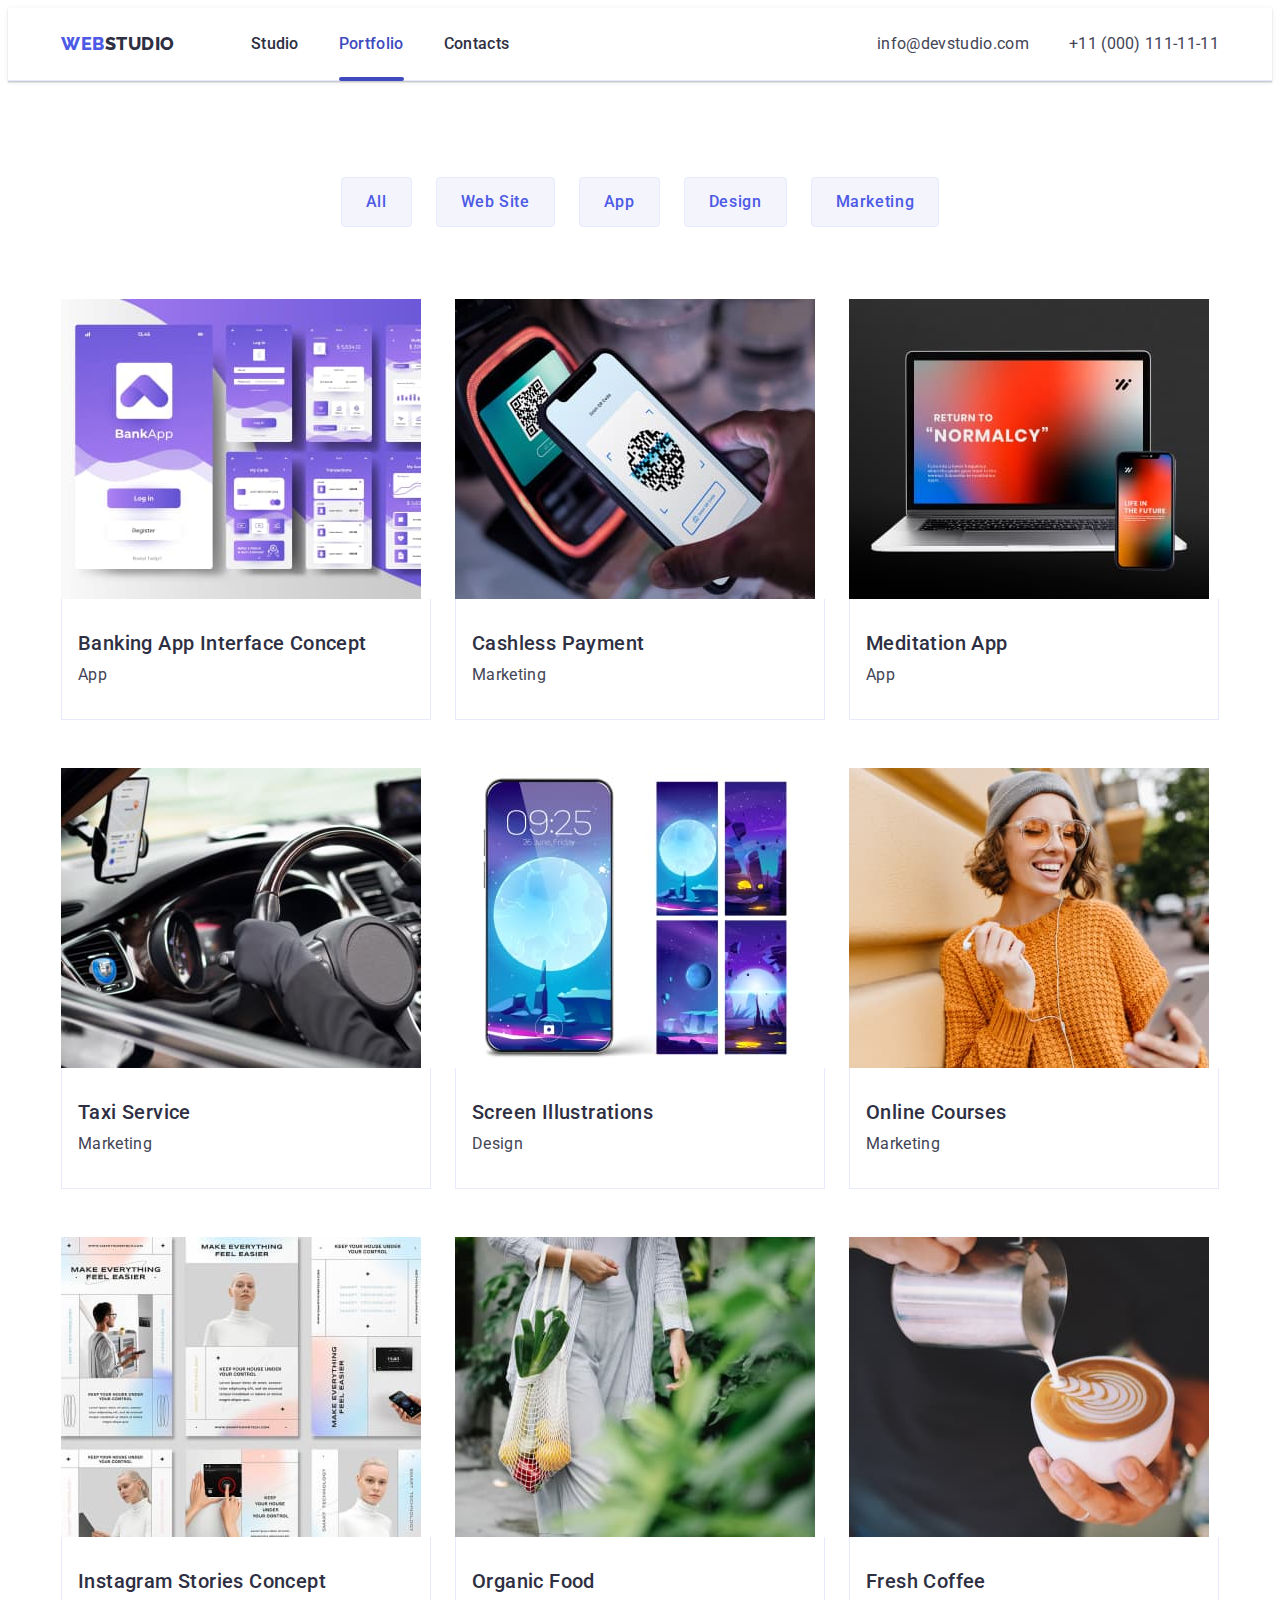
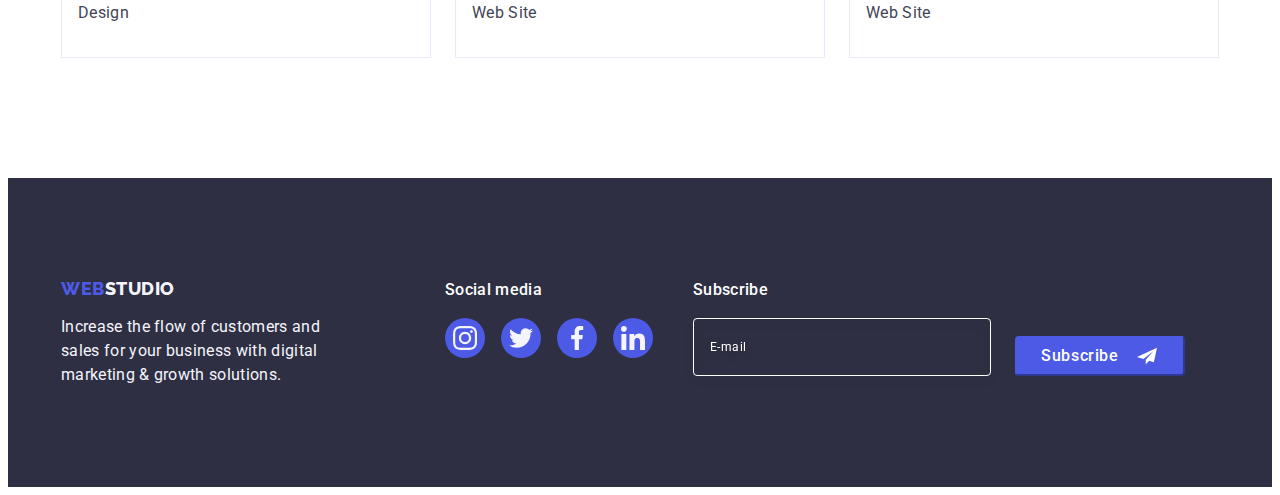
==== portfolio.html @ 9bbea262 "changed" ====
<!DOCTYPE html>
<html lang="en">
  <head>
    <meta charset="UTF-8" />
    <meta http-equiv="X-UA-Compatible" content="IE=edge" />
    <meta name="viewport" content="width=device-width, initial-scale=1.0" />
    <title>Portfolio</title>
    <link rel="preconnect" href="https://fonts.googleapis.com" />
    <link rel="preconnect" href="https://fonts.gstatic.com" crossorigin />
    <link
      href="https://fonts.googleapis.com/css2?family=Raleway:wght@800&family=Roboto:wght@400;500;700;900&display=swap"
      rel="stylesheet"
    />
    <link
      rel="stylesheet"
      href="https://cdnjs.cloudflare.com/ajax/libs/modern-normalize/2.0.0/modern-normalize.min.css"
      integrity="sha512-4xo8blKMVCiXpTaLzQSLSw3KFOVPWhm/TRtuPVc4WG6kUgjH6J03IBuG7JZPkcWMxJ5huwaBpOpnwYElP/m6wg=="
      crossorigin="anonymous"
      referrerpolicy="no-referrer"
    />
    <link rel="stylesheet" href="./css/styles.css" />
  </head>
  <body>
    <header class="header">
      <div class="header-container container">
        <nav class="header-nav">
          <a href="./index.html" class="header-logo logo link"
            >Web<span class="logo-span">Studio</span>
          </a>
          <ul class="header-menu list">
            <li class="header-item">
              <a href="./index.html" class="header-link link">Studio</a>
            </li>
            <li class="header-item">
              <a href="./portfolio.html" class="header-link opened-page link"
                >Portfolio</a
              >
            </li>
            <li class="header-item">
              <a href="" class="header-link link">Contacts</a>
            </li>
          </ul>
        </nav>
        <address class="header-address">
          <ul class="header-list list">
            <li class="header-list-item">
              <a href="mailto:info@devstudio.com" class="header-list-link link"
                >info@devstudio.com</a
              >
            </li>
            <li class="header-list-item">
              <a href="tel:+110001111111" class="header-list-link link"
                >+11 (000) 111-11-11</a
              >
            </li>
          </ul>
        </address>
      </div>
    </header>
    <main>
      <section class="porfolio">
        <div class="porfolio-container container">
          <h1 class="visually-hidden">Our portfolio</h1>
          <ul class="porfolio-menu list">
            <li class="porfolio-item">
              <button type="button" class="porfolio-button">All</button>
            </li>
            <li class="porfolio-item">
              <button type="button" class="porfolio-button">Web Site</button>
            </li>
            <li class="porfolio-item">
              <button type="button" class="porfolio-button">App</button>
            </li>
            <li class="porfolio-item">
              <button type="button" class="porfolio-button">Design</button>
            </li>
            <li class="porfolio-item">
              <button type="button" class="porfolio-button">Marketing</button>
            </li>
          </ul>
          <ul class="porfolio-list list">
            <li class="porfolio-list-item">
              <a class="porfolio-list-link link" href="">
                <div class="portfolio-img-wrap">
                  <img
                    width="360"
                    height="300"
                    class="porfolio-list-img"
                    src="./images/banking.jpg"
                    alt="Banking App Interface Concept"
                  />
                    <p class="hidden-text">
                      14 Stylish and User-Friendly App Design Concepts · Task
                      Manager App · Calorie Tracker App · Exotic Fruit Ecommerce
                      App · Cloud Storage App
                    </p>
                </div>
                <div class="type-wrap">
                  <h2 class="porfolio-list-subtitle section-subtitle">
                    Banking App Interface Concept
                  </h2>
                  <p class="porfolio-list-text section-text">App</p>
                </div>
              </a>
            </li>
            <li class="porfolio-list-item">
              <a class="porfolio-list-link link" href="">
                <div class="portfolio-img-wrap">
                  <img
                    width="360"
                    height="300"
                    class="porfolio-list-img"
                    src="./images/cashless.jpg"
                    alt="Cashless Payment"
                  />
                    <p class="hidden-text">
                      14 Stylish and User-Friendly App Design Concepts · Task
                      Manager App · Calorie Tracker App · Exotic Fruit Ecommerce
                      App · Cloud Storage App
                    </p>
                </div>
                <div class="type-wrap">
                  <h2 class="porfolio-list-subtitle section-subtitle">
                    Cashless Payment
                  </h2>
                  <p class="porfolio-list-text section-text">Marketing</p>
                </div>
              </a>
            </li>
            <li class="porfolio-list-item">
              <a class="porfolio-list-link link" href="">
                <div class="portfolio-img-wrap">
                  <img
                    width="360"
                    height="300"
                    class="porfolio-list-img"
                    src="./images/meditation.jpg"
                    alt="Meditation App"
                  />
                    <p class="hidden-text">
                      14 Stylish and User-Friendly App Design Concepts · Task
                      Manager App · Calorie Tracker App · Exotic Fruit Ecommerce
                      App · Cloud Storage App
                    </p>
                </div>
                <div class="type-wrap">
                  <h2 class="porfolio-list-subtitle section-subtitle">
                    Meditation App
                  </h2>
                  <p class="porfolio-list-text section-text">App</p>
                </div>
              </a>
            </li>
            <li class="porfolio-list-item">
              <a class="porfolio-list-link link" href="">
                <div class="portfolio-img-wrap">
                  <img
                    width="360"
                    height="300"
                    class="porfolio-list-img"
                    src="./images/taxi.jpg"
                    alt="Taxi Service"
                  />
                    <p class="hidden-text">
                      14 Stylish and User-Friendly App Design Concepts · Task
                      Manager App · Calorie Tracker App · Exotic Fruit Ecommerce
                      App · Cloud Storage App
                    </p>
                </div>
                <div class="type-wrap">
                  <h2 class="porfolio-list-subtitle section-subtitle">
                    Taxi Service
                  </h2>
                  <p class="porfolio-list-text section-text">Marketing</p>
                </div>
              </a>
            </li>
            <li class="porfolio-list-item">
              <a class="porfolio-list-link link" href="">
                <div class="portfolio-img-wrap">
                  <img
                    width="360"
                    height="300"
                    class="porfolio-list-img"
                    src="./images/screen.jpg"
                    alt="Screen Illustrations"
                  />
                    <p class="hidden-text">
                      14 Stylish and User-Friendly App Design Concepts · Task
                      Manager App · Calorie Tracker App · Exotic Fruit Ecommerce
                      App · Cloud Storage App
                    </p>
                </div>
                <div class="type-wrap">
                  <h2 class="porfolio-list-subtitle section-subtitle">
                    Screen Illustrations
                  </h2>
                  <p class="porfolio-list-text section-text">Design</p>
                </div>
              </a>
            </li>
            <li class="porfolio-list-item">
              <a class="porfolio-list-link link" href="">
                <div class="portfolio-img-wrap">
                  <img
                    width="360"
                    height="300"
                    class="porfolio-list-img"
                    src="./images/online.jpg"
                    alt="Online Courses"
                  />
                    <p class="hidden-text">
                      14 Stylish and User-Friendly App Design Concepts · Task
                      Manager App · Calorie Tracker App · Exotic Fruit Ecommerce
                      App · Cloud Storage App
                    </p>
                </div>
                <div class="type-wrap">
                  <h2 class="porfolio-list-subtitle section-subtitle">
                    Online Courses
                  </h2>
                  <p class="porfolio-list-text section-text">Marketing</p>
                </div>
              </a>
            </li>
            <li class="porfolio-list-item">
              <a class="porfolio-list-link link" href="">
                <div class="portfolio-img-wrap">
                  <img
                    width="360"
                    height="300"
                    class="porfolio-list-img"
                    src="./images/instagram.jpg"
                    alt="Instagram Stories Concept"
                  />
                    <p class="hidden-text">
                      14 Stylish and User-Friendly App Design Concepts · Task
                      Manager App · Calorie Tracker App · Exotic Fruit Ecommerce
                      App · Cloud Storage App
                    </p>
                </div>
                <div class="type-wrap">
                  <h2 class="porfolio-list-subtitle section-subtitle">
                    Instagram Stories Concept
                  </h2>
                  <p class="porfolio-list-text section-text">Design</p>
                </div>
              </a>
            </li>
            <li class="porfolio-list-item">
              <a class="porfolio-list-link link" href="">
                <div class="portfolio-img-wrap">
                  <img
                    width="360"
                    height="300"
                    class="porfolio-list-img"
                    src="./images/organic.jpg"
                    alt="Organic Food"
                  />
                    <p class="hidden-text">
                      14 Stylish and User-Friendly App Design Concepts · Task
                      Manager App · Calorie Tracker App · Exotic Fruit Ecommerce
                      App · Cloud Storage App
                    </p>
                </div>
                <div class="type-wrap">
                  <h2 class="porfolio-list-subtitle section-subtitle">
                    Organic Food
                  </h2>
                  <p class="porfolio-list-text section-text">Web Site</p>
                </div>
              </a>
            </li>
            <li class="porfolio-list-item">
              <a class="porfolio-list-link link" href="">
                <div class="portfolio-img-wrap">
                  <img
                    width="360"
                    height="300"
                    class="porfolio-list-img"
                    src="./images/fresh.jpg"
                    alt="Fresh Coffee"
                  />
                   <p class="hidden-text">
                     14 Stylish and User-Friendly App Design Concepts · Task
                     Manager App · Calorie Tracker App · Exotic Fruit Ecommerce
                     App · Cloud Storage App
                   </p>
                </div>
                <div class="type-wrap">
                  <h2 class="porfolio-list-subtitle section-subtitle">
                    Fresh Coffee
                  </h2>
                  <p class="porfolio-list-text section-text">Web Site</p>
                </div>
              </a>
            </li>
          </ul>
        </div>
      </section>
    </main>
    <footer class="footer">
      <div class="footer-wrap container">
        <div class="footer-container">
          <a href="./index.html" class="footer-logo logo link"
            >Web<span class="footer-logo-span">Studio</span>
          </a>
          <p class="footer-text">
            Increase the flow of customers and sales for your business with
            digital marketing & growth solutions.
          </p>
        </div>
        <div class="social">
          <p class="social-title">Social media</p>
          <ul class="social-list list">
            <li class="social-items">
              <a href="" class="icons-link">
                <svg class="icons-items-icon" width="24" height="24">
                  <use href="./images/icons.svg#icon-inst1"></use>
                </svg>
              </a>
            </li>
            <li class="social-items">
              <a href="" class="icons-link">
                <svg class="icons-items-icon" width="24" height="24">
                  <use href="./images/icons.svg#icon-twitter1"></use>
                </svg>
              </a>
            </li>
            <li class="social-items">
              <a href="" class="icons-link">
                <svg class="icons-items-icon" width="24" height="24">
                  <use href="./images/icons.svg#icon-facebook1"></use>
                </svg>
              </a>
            </li>
            <li class="social-items">
              <a href="" class="icons-link">
                <svg class="icons-items-icon" width="24" height="24">
                  <use href="./images/icons.svg#icon-linkedin1"></use>
                </svg>
              </a>
            </li>
          </ul>
        </div>
        <div class="send-wrap">
          <form class="send-form">
            <label for="send-input" class="send-label">
              Subscribe
              <input id="send-input" type="text" class="send-input" placeholder="E-mail">
            </label>
          </form>
          <button class="send-btn" type="submit">
            Subscribe
            <svg class="send-image" width="24" height="20">
              <use href="./images/icons.svg#icon-send"></use>
            </svg>
          </button>
        </div>
      </div>
    </footer>
  </body>
</html>
---- css/styles.css ----
:root {
  --text-color: #434455;
  --dark-color: #2e2f42;
  --white-color: #ffffff;
  --primary-brand-color: #4d5ae5;
  --light-color: #f4f4fd;
  --pressed-state-color: #404bbf;
  --accent-color: #e7e9fc;
  --succes-color: #31d0aa;
}

body {
  font-family: "Roboto", sans-serif;
  color: var(--text-color);
  background-color: var(--white-color);
}
ul {
  margin: 0;
  padding-left: 0;
}
h1,
h2,
h3,
p {
  margin-top: 0;
  margin-bottom: 0;
}
img {
  display: block;
}
.container {
  width: 1158px;
  margin: 0 auto;
  padding: 0 15px;
}
.link {
  text-decoration: none;
}

.list {
  list-style-type: none;
}

.section-title {
  font-weight: 700;
  font-size: 36px;
  line-height: 1.11;
  letter-spacing: 0.02em;
  text-transform: capitalize;
  color: var(--dark-color);
  text-align: center;
}
.section-subtitle {
  font-weight: 500;
  font-size: 20px;
  line-height: 1.2;
  letter-spacing: 0.02em;
  color: var(--dark-color);
}
.section-text {
  font-size: 16px;
  line-height: 1.5;
  letter-spacing: 0.02em;
}
.logo {
  color: var(--primary-brand-color);
  font-family: "Raleway", sans-serif;
  font-weight: 800;
  font-size: 18px;
  line-height: 1.17;
  letter-spacing: 0.03em;
  text-transform: uppercase;
}

.logo-span {
  color: var(--dark-color);
}
.footer-logo-span {
  color: var(--light-color);
}
.header {
  border-bottom: 1px solid #e7e9fc;
  box-shadow: 0px 2px 1px rgba(46, 47, 66, 0.08),
    0px 1px 1px rgba(46, 47, 66, 0.16), 0px 1px 6px rgba(46, 47, 66, 0.08);
}
.header-container {
  border-bottom: var(--accent-color);
  display: flex;
  align-items: center;
}
.header-nav {
  display: flex;
  align-items: center;
  margin-right: auto;
}
.header-logo {
  margin-right: 76px;
}
.header-link {
  display: block;
  font-weight: 500;
  font-size: 16px;
  line-height: 1.5;
  letter-spacing: 0.02em;
  color: var(--dark-color);
  padding: 24px 0;
  transition: color 250ms cubic-bezier(0.4, 0, 0.2, 1);
}
.opened-page {
  position: relative;
  color: var(--pressed-state-color);
}
.opened-page::after {
  content: "";
  position: absolute;
  left: 0;
  width: 100%;
  height: 4px;
  border-radius: 2px;
  background-color: var(--pressed-state-color);
  bottom: -1px;
}
.header-menu {
  display: flex;
  gap: 40px;
}

.header-item {
}

.header-link:hover,
.header-link:focus {
  color: var(--pressed-state-color);
}

.header-address {
  font-style: normal;
}

.header-list {
  display: flex;
  gap: 40px;
  padding-left: 0;
}

.header-list-item {
  padding: 0;
}

.header-list-link {
  font-size: 16px;
  line-height: 1.5;
  letter-spacing: 0.02em;
  color: inherit;
  display: inline-block;
  transition: color 250ms cubic-bezier(0.4, 0, 0.2, 1);
}
.header-list-link:hover,
.header-list-link:focus {
  color: var(--pressed-state-color);
}
.hero {
  background-color: var(--dark-color);
  padding: 188px 0;
  background-image: linear-gradient(
      rgba(46, 47, 66, 0.7),
      rgba(46, 47, 66, 0.7)
    ),
    url(../images/people-bg.jpg);
  max-width: 1440px;
  background-repeat: no-repeat;
  background-position: center;
  background-size: cover;
  margin: 0 auto;
}
.hero-title {
  font-weight: 700;
  font-size: 56px;
  line-height: 1.07;
  letter-spacing: 0.02em;
  color: var(--white-color);
  text-align: center;
  max-width: 496px;
  margin-left: auto;
  margin-right: auto;
  margin-bottom: 42px;
}

.hero-button {
  font-weight: 500;
  font-size: 16px;
  line-height: 1.5;
  letter-spacing: 0.04em;
  background-color: var(--primary-brand-color);
  color: var(--white-color);
  border: none;
  font-family: inherit;
  cursor: pointer;
  box-shadow: 0px 4px 4px rgba(0, 0, 0, 0.15);
  border-radius: 4px;
  min-width: 169px;
  height: 56px;
  display: block;
  margin-left: auto;
  margin-right: auto;
  transition: background-color 250ms cubic-bezier(0.4, 0, 0.2, 1);
}
.hero-button:hover,
.hero-button:focus {
  background-color: var(--pressed-state-color);
}

.adventures {
  padding: 120px 0;
}

.visually-hidden {
  position: absolute;
  width: 1px;
  height: 1px;
  margin: -1px;
  border: 0;
  padding: 0;
  white-space: nowrap;
  clip-path: inset(100%);
  clip: rect(0 0 0 0);
  overflow: hidden;
}

.adventures-list {
  display: flex;
  gap: 24px;
}

.adventures-item {
  flex-basis: calc((100% - 3 * 24px) / 4);
}
.adventures-img-bg {
  display: flex;
  width: 264px;
  height: 112px;
  left: 0px;
  top: 0px;
  background: var(--light-color);
  border-radius: 4px;
  align-items: center;
  justify-content: center;
  margin-bottom: 8px;
}
.adventures-subtitle {
  margin-bottom: 8px;
}

.adventures-text {
}

.work {
  padding-bottom: 120px;
}
.work-title {
  margin-bottom: 72px;
}
.work-list {
  display: flex;
  gap: 24px;
  margin-left: auto;
  margin-right: auto;
}
.work-item {
}
.work-img {
}
.team-container {
}
.team {
  padding: 120px 0;
}
.team-title {
  margin-bottom: 72px;
}
.section-title {
}
.team {
  background-color: var(--light-color);
}
.team-list {
  display: flex;
  gap: 24px;
}

.team-item {
  background-color: var(--white-color);
  flex-basis: calc((100% - 3 * 24px) / 4);
  border-radius: 0px 0px 4px 4px;
  box-shadow: 0px 1px 6px rgba(46, 47, 66, 0.08),
    0px 1px 1px rgba(46, 47, 66, 0.16), 0px 2px 1px rgba(46, 47, 66, 0.08);
}

.team-img {
}
.name-person {
  padding: 32px 0;
}

.icons-list {
  display: flex;
  gap: 24px;
  width: 232px;
  margin-left: auto;
  margin-right: auto;
  justify-content: center;
}

.icons-items {
  flex-basis: calc((100% - 3 * 24px) / 4);
  width: 40px;
  height: 40px;
}
.icons-items-icon {
  fill: var(--light-color);
}

.icons-bg {
  display: flex;
  align-items: center;
  justify-content: center;
  width: 100%;
  height: 100%;
  border-radius: 50%;
  background-color: var(--primary-brand-color);
  transition: background-color 250ms cubic-bezier(0.4, 0, 0.2, 1);
}

.icons-bg:hover {
  background-color: var(--pressed-state-color);
}
.icons-bg:focus {
  background-color: var(--pressed-state-color);
}
.team-subtitle {
  margin-bottom: 8px;
  text-align: center;
}
.team-text {
  text-align: center;
  margin-bottom: 8px;
}
.customers {
  min-height: 440px;
  padding: 120px 0;
}
.customers-title {
  text-align: center;
  margin-bottom: 72px;
}
.customers-list {
  display: flex;
  gap: 24px;
}
.customers-item {
  width: 168px;
  height: 88px;

  flex-basis: calc((100% - 5 * 24px) / 6);
}

.customers-link {
  display: flex;
  align-items: center;
  justify-content: center;
  color: #8e8f99;
  border: 1px solid #8e8f99;
  border-radius: 4px;
  transition: border-color 250ms cubic-bezier(0.4, 0, 0.2, 1),
    color 250ms cubic-bezier(0.4, 0, 0.2, 1);
  width: 100%;
  height: 100%;
}
.customers-link:hover,
.customers-link:focus {
  color: var(--pressed-state-color);
  border: 1px solid var(--pressed-state-color);
}
.customers-item-icon {
  fill: currentColor;
}

.footer {
  background-color: var(--dark-color);
  padding: 100px 0;
}
.footer-wrap {
  display: flex;
  min-width: 208px;
  align-items: baseline;
}
.footer-container {
  padding: 0;
  min-width: 264px;
  margin-right: 120px;
}
.footer-logo {
  display: inline-block;
  margin-bottom: 16px;
}

.footer-text {
  font-size: 16px;
  line-height: 1.5;
  letter-spacing: 0.02em;
  color: var(--light-color);
  width: 264px;
}
.send-wrap {
  display: flex;
  align-items: flex-end;
  margin-left: 40px;
}
.send-form {
  
}
.send-label {
  font-family: 'Roboto';
font-weight: 500;
font-size: 16px;
line-height: 1.5;
letter-spacing: 0.02em;
color: var(--white-color);

}
.send-input {
  display: flex;
  flex-direction: column;
  margin-top: 16px;
  border: 1px solid #FFFFFF;
filter: drop-shadow(0px 4px 4px rgba(0, 0, 0, 0.15));
border-radius: 4px;
background-color: transparent;
width: 264px;
height: 40px;
padding: 8px 16px;
font-family: 'Roboto';
font-size: 12px;
line-height: 2;
letter-spacing: 0.04em;
color: var(--white-color);
transition: border-color 250ms cubic-bezier(0.4, 0, 0.2, 1);
}
.send-input::placeholder {
  color: inherit;
}

.send-input:hover, .send-input:focus {
  border-color: var(--primary-brand-color);
}
.send-btn {
  display: flex;
  background-color: var(--primary-brand-color);
border-radius: 4px;
border-color: var(--primary-brand-color);
padding: 8px 24px;
height: 40px;
align-items: center;
justify-content: center;
font-family: 'Roboto';
font-weight: 500;
font-size: 16px;
line-height: 1.5;
letter-spacing: 0.04em;
color: var(--white-color);
fill: var(--white-color);
margin-left: 24px;
cursor: pointer;
transition: background-color 250ms cubic-bezier(0.4, 0, 0.2, 1);

}
.send-btn:hover, .send-btn:focus {
  background-color: var(--pressed-state-color);
}
.send-image {
  margin-left: 16px;
}
.social {
}
.social-title {
  font-family: "Roboto";
  font-weight: 500;
  font-size: 16px;
  line-height: 1.5;
  color: var(--white-color);
  letter-spacing: 0.02em;
  margin-bottom: 16px;
}
.social-list {
  display: flex;
  gap: 16px;
}
.social-items {
  width: calc((100% - 16px) / 3);
  width: 40px;
  height: 40px;
}
.icons-link {
  display: flex;
  align-items: center;
  justify-content: center;
  width: 100%;
  height: 100%;
  border-radius: 50%;
  background-color: var(--primary-brand-color);
  transition: background-color 250ms cubic-bezier(0.4, 0, 0.2, 1);
}
.icons-link:hover {
  background-color: var(--succes-color);
}
.icons-link:focus {
  background-color: var(--succes-color);
}
.modal-wrap {
  position: fixed;
  top: 0;
  left: 0;
  width: 100%;
  height: 100%;
  background-color: rgba(46, 47, 66, 0.4);
  border-radius: 4px;
  transition: opacity 250ms cubic-bezier(0.4, 0, 0.2, 1),
    visibility 250ms cubic-bezier(0.4, 0, 0.2, 1);
}
.is-hidden {
  opacity: 0;
  visibility: hidden;
  pointer-events: none;
}
.modal-content {
  position: absolute;
  top: 50%;
  left: 50%;
  transform: translate(-50%, -50%) scale(1);
  width: 408px;
  min-height: 584px;
  background: #fcfcfc;
  box-shadow: 0px 1px 1px rgba(0, 0, 0, 0.14), 0px 1px 3px rgba(0, 0, 0, 0.12),
    0px 2px 1px rgba(0, 0, 0, 0.2);
  border-radius: 4px;
  transition: transform 250ms cubic-bezier(0.4, 0, 0.2, 1);
  padding: 24px;
}
.modal-closed-btn {
  position: absolute;
  top: 24px;
  right: 24px;
  width: 24px;
  height: 24px;
  border-radius: 50%;
  display: flex;
  align-items: center;
  justify-content: center;
  background-color: var(--accent-color);
  border: 1px solid rgba(0, 0, 0, 0.1);
  padding: 0;
  cursor: pointer;
  transition: background-color 250ms cubic-bezier(0.4, 0, 0.2, 1),
    border 250ms cubic-bezier(0.4, 0, 0.2, 1);
}
.closed-btn {
  transition: fill 250ms cubic-bezier(0.4, 0, 0.2, 1);
}

.modal-closed-btn:hover,
.modal-closed-btn:focus {
  background-color: var(--pressed-state-color);
  border: none;
  fill: var(--white-color);
}
.modal-title {
  font-family: "Roboto";
  font-weight: 500;
  font-size: 16px;
  line-height: 1.5;
  text-align: center;
  letter-spacing: 0.02em;
  color: var(--dark-color);
  margin-top: 48px;
  margin-bottom: 16px;
}

.modal-form {
}
.input-wrap {
  position: relative;
}
.input-wrap:not(:last-child) {
  margin-bottom: 8px;
}
.input-label {
  font-family: "Roboto";
  font-size: 12px;
  line-height: 1.17px;
  letter-spacing: 0.01em;
  color: #8e8f99;
  margin-bottom: 4px;
}
.modal-input {
  display: flex;
  flex-direction: column;
  width: 100%;
  height: 40px;
  border: 1px solid rgba(46, 47, 66, 0.4);
  border-radius: 4px;
  padding: 11px 38px;
}

.modal-textarea {
  display: flex;
  flex-direction: column;
}
.input-icon {
  position: absolute;
  left: 16px;
  top: 45%;
}
.modal-input:hover, .modal-input:focus  {
  border-color: var(--primary-brand-color);
}
.modal-input:hover + .input-icon, .modal-input:focus + .input-icon  {
  fill: var(--primary-brand-color);

}
.modal-textarea {
  height: 120px;
  width: 100%;
  border: 1px solid rgba(46, 47, 66, 0.4);
  border-radius: 4px;
  padding: 8px 16px;
  resize: none;
}
.input-check {
}
.checkbox {
  display: flex;
  margin-bottom: 24px;
}
.check-text {
  font-family: "Roboto";
  font-size: 12px;
  line-height: 1.17px;
  letter-spacing: 0.04em;
  color: #8e8f99;
  display: flex;
  align-items: center;
}
.policy {
  line-height: 1.33;
  letter-spacing: 0.04em;
  text-decoration-line: underline;
  color: var(--primary-brand-color);
}
.check-icon {
}
.check-text span {
  width: 16px;
  height: 16px;
  border: 1px solid rgba(46, 47, 66, 0.4);
  border-radius: 2px;
  display: block;
  border-radius: 6px;
  margin-right: 12px;
  display: flex;
  text-align: center;
  justify-content: center;
  fill: transparent;
}
.input-check:checked + .check-text span {
  background: var(--pressed-state-color);
  border: 1px solid var(--pressed-state-color);
  border-radius: 2px;
  fill: var(--light-color);
}
.input-check:focus + .check-text span {
  border-color: var(--pressed-state-color);
}
.modal-button {
  display: flex;
  margin: 0 auto;
  padding: 16px 32px;
  width: 169px;
  left: 635px;
  top: 584px;
  background: var(--primary-brand-color);
  border-color: var(--primary-brand-color);
  box-shadow: 0px 4px 4px rgba(0, 0, 0, 0.15);
  border-radius: 4px;
  font-family: "Roboto";
  font-weight: 500;
  font-size: 16px;
  line-height: 1.5;
  letter-spacing: 0.04em;
  color: var(--white-color);
  margin-left: auto;
  margin-right: auto;
  align-items: center;
  justify-content: center;
  cursor: pointer;
  transition: background-color 250ms cubic-bezier(0.4, 0, 0.2, 1);
}
.modal-button:hover,
.modal-button:focus {
  background-color: var(--pressed-state-color);
}

.porfolio {
  padding-top: 96px;
  padding-bottom: 120px;
}
.porfolio-container {
}
.porfolio-menu {
  display: flex;
  margin-bottom: 72px;
  gap: 24px;
  justify-content: center;
  padding-left: 0;
}
.porfolio-item {
}
.porfolio-button {
  color: var(--primary-brand-color);
  background-color: var(--light-color);
  border: 1px solid #e7e9fc;
  font-weight: 500;
  font-size: 16px;
  line-height: 1.5;
  letter-spacing: 0.04em;
  font-family: "Roboto", sans-serif;
  cursor: pointer;
  border-radius: 4px;
  padding: 12px 24px;
  transition: color 250ms cubic-bezier(0.4, 0, 0.2, 1),
    background-color 250ms cubic-bezier(0.4, 0, 0.2, 1),
    border-color 250ms cubic-bezier(0.4, 0, 0.2, 1),
    box-shadow 250ms cubic-bezier(0.4, 0, 0.2, 1);
}
.porfolio-button:focus,
.porfolio-button:hover {
  color: var(--white-color);
  background-color: var(--pressed-state-color);
  box-shadow: 0px 3px 1px rgba(0, 0, 0, 0.1), 0px 2px 1px rgba(0, 0, 0, 0.08),
    0px 2px 2px rgba(0, 0, 0, 0.12);
  border-radius: 4px;
  border: 1px solid transparent;
}

.porfolio-list {
  display: flex;
  flex-wrap: wrap;
  row-gap: 48px;
  column-gap: 24px;
  padding-left: 0;
  margin-left: auto;
  margin-right: auto;
}
.porfolio-list-item {
  width: calc((100% - 48px) / 3);
}
.porfolio-list-link {
  display: block;
  transition: box-shadow 250ms cubic-bezier(0.4, 0, 0.2, 1);
}
.portfolio-img-wrap {
  position: relative;
  overflow: hidden;
}
.hidden-text {
  display: block;
  position: absolute;
  top: 0;
  padding: 40px 32px;
  background-color: var(--primary-brand-color);
  height: 100%;
  width: 100%;
  transform: translateY(100%);
  transition: transform 250ms cubic-bezier(0.4, 0, 0.2, 1);
  font-family: "Roboto";
  font-weight: 400;
  font-size: 16px;
  line-height: 1.5;
  letter-spacing: 0.02em;
  color: var(--light-color);
}
.porfolio-list-link:hover,
.porfolio-list-link:focus {
  box-shadow: 0px 1px 6px rgba(46, 47, 66, 0.08),
    0px 1px 1px rgba(46, 47, 66, 0.16), 0px 2px 1px rgba(46, 47, 66, 0.08);
}
.porfolio-list-link:hover .hidden-text {
  transform: translateY(0%);
}
.porfolio-list-link:focus .hidden-text {
  transform: translateY(0%);
}
.porfolio-list-img {
}
.type-wrap {
  padding: 32px 16px;
  border: 1px solid var(--accent-color);
  background: var(--white-color);
  border-top: none;
}
.porfolio-list-subtitle {
  margin-bottom: 8px;
}
.porfolio-list-text {
  color: var(--text-color);
}
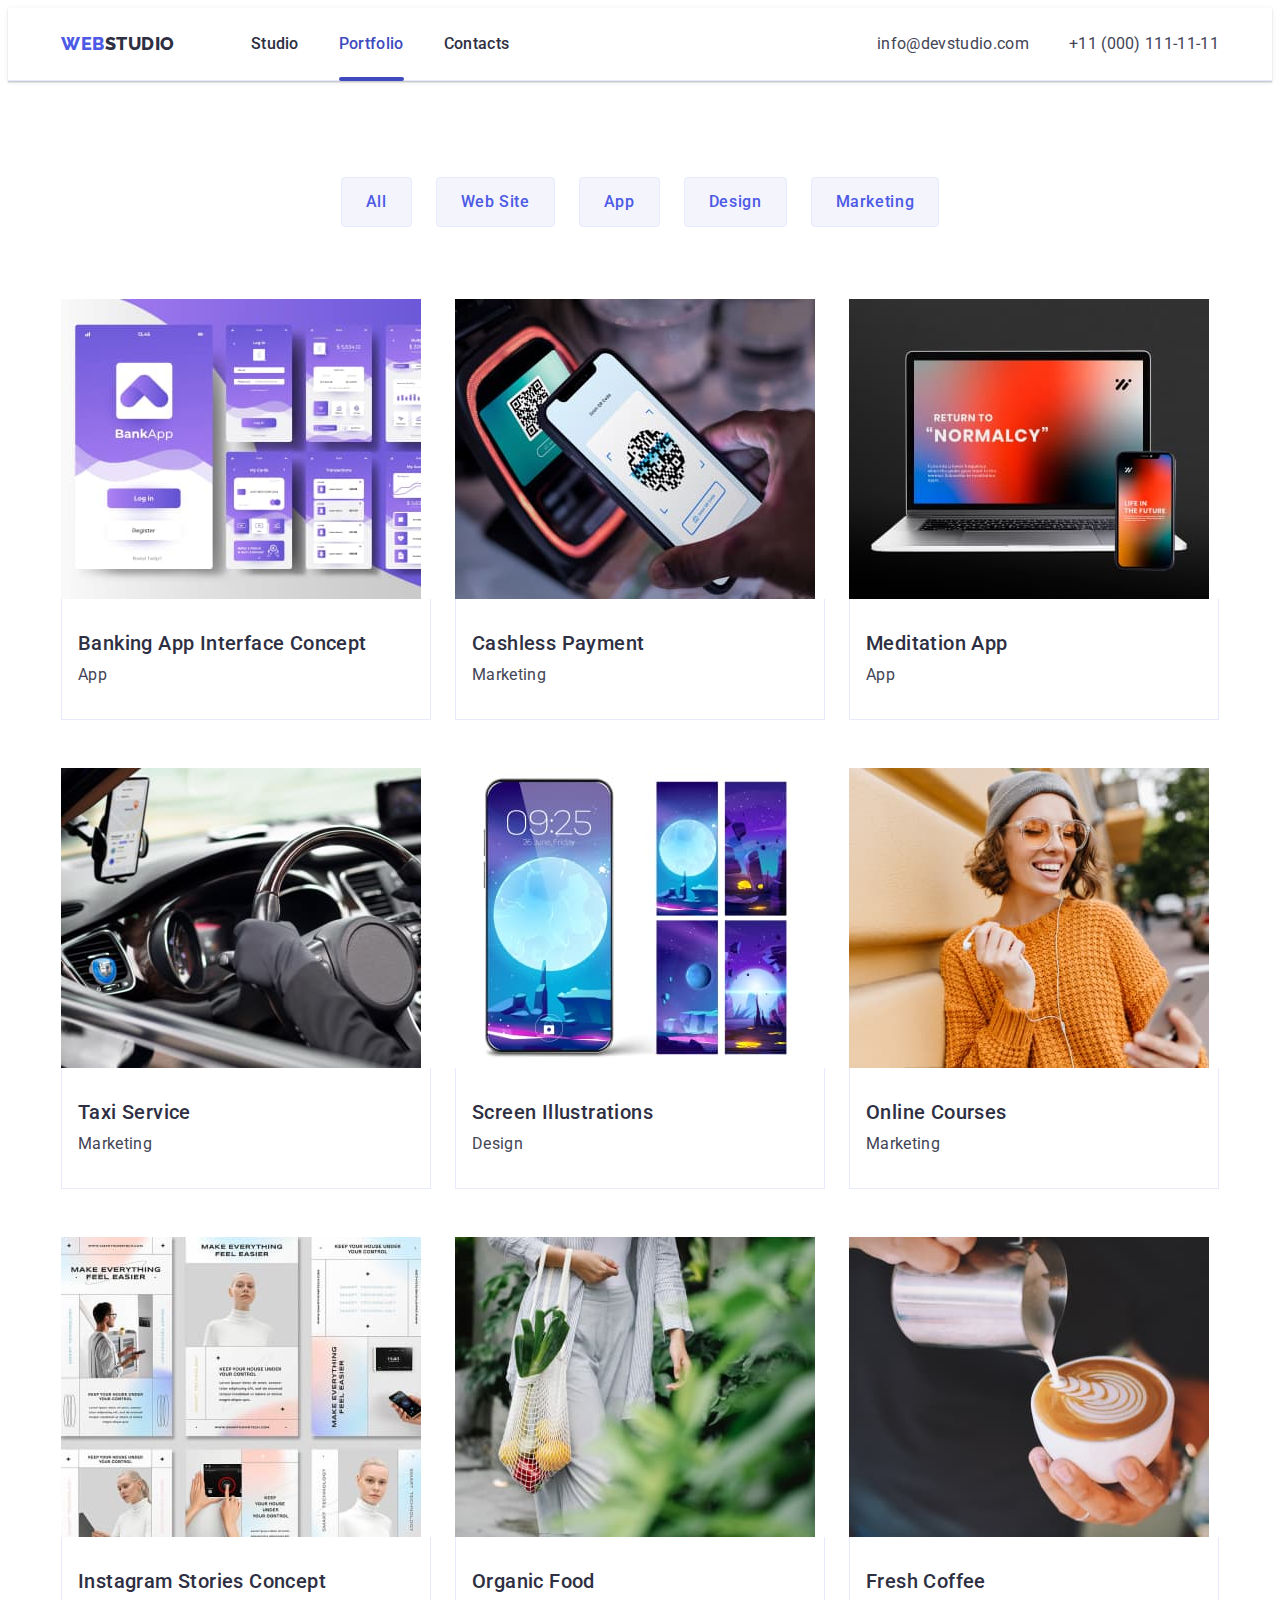
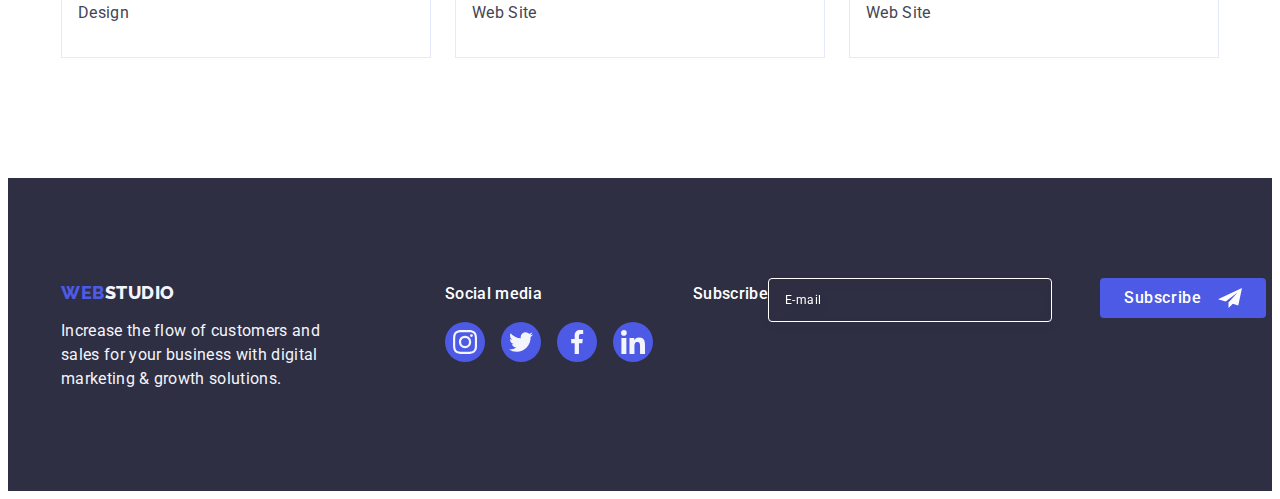
==== commit 09df1789: "changed2" ====
--- a/portfolio.html
+++ b/portfolio.html
@@ -344,18 +344,18 @@
           </ul>
         </div>
         <div class="send-wrap">
+          <p class="send-title">Subscribe</p>
           <form class="send-form">
             <label for="send-input" class="send-label">
-              Subscribe
-              <input id="send-input" type="text" class="send-input" placeholder="E-mail">
+              <input id="send-input" type="email" class="send-input" placeholder="E-mail">
             </label>
-          </form>
-          <button class="send-btn" type="submit">
+            <button class="send-btn" type="submit">
             Subscribe
-            <svg class="send-image" width="24" height="20">
+            <svg class="send-image" width="24" height="24">
               <use href="./images/icons.svg#icon-send"></use>
             </svg>
           </button>
+          </form>          
         </div>
       </div>
     </footer>
--- a/css/styles.css
+++ b/css/styles.css
@@ -416,65 +416,71 @@
   align-items: flex-end;
   margin-left: 40px;
 }
+.send-title {
+  font-family: "Roboto";
+  font-weight: 500;
+  font-size: 16px;
+  line-height: 1.5;
+  letter-spacing: 0.02em;
+  color: var(--white-color);
+  margin-bottom: 16px;
+}
 .send-form {
-  
+  display: flex;
+  gap: 24px;
 }
 .send-label {
-  font-family: 'Roboto';
-font-weight: 500;
-font-size: 16px;
-line-height: 1.5;
-letter-spacing: 0.02em;
-color: var(--white-color);
-
 }
 .send-input {
   display: flex;
   flex-direction: column;
-  margin-top: 16px;
-  border: 1px solid #FFFFFF;
-filter: drop-shadow(0px 4px 4px rgba(0, 0, 0, 0.15));
-border-radius: 4px;
-background-color: transparent;
-width: 264px;
-height: 40px;
-padding: 8px 16px;
-font-family: 'Roboto';
-font-size: 12px;
-line-height: 2;
-letter-spacing: 0.04em;
-color: var(--white-color);
-transition: border-color 250ms cubic-bezier(0.4, 0, 0.2, 1);
+
+  border: 1px solid var(--white-color);
+  filter: drop-shadow(0px 4px 4px rgba(0, 0, 0, 0.15));
+  border-radius: 4px;
+  background-color: transparent;
+  width: 264px;
+  height: 40px;
+  padding-left: 16px;
+  font-family: "Roboto";
+  font-size: 12px;
+  line-height: 2;
+  letter-spacing: 0.04em;
+  color: var(--white-color);
+  transition: border-color 250ms cubic-bezier(0.4, 0, 0.2, 1);
 }
 .send-input::placeholder {
   color: inherit;
 }
 
-.send-input:hover, .send-input:focus {
+.send-input:hover,
+.send-input:focus {
   border-color: var(--primary-brand-color);
 }
 .send-btn {
+  min-width: 165px;
   display: flex;
   background-color: var(--primary-brand-color);
-border-radius: 4px;
-border-color: var(--primary-brand-color);
-padding: 8px 24px;
-height: 40px;
-align-items: center;
-justify-content: center;
-font-family: 'Roboto';
-font-weight: 500;
-font-size: 16px;
-line-height: 1.5;
-letter-spacing: 0.04em;
-color: var(--white-color);
-fill: var(--white-color);
-margin-left: 24px;
-cursor: pointer;
-transition: background-color 250ms cubic-bezier(0.4, 0, 0.2, 1);
-
-}
-.send-btn:hover, .send-btn:focus {
+  border: none;
+  border-radius: 4px;
+
+  padding: 8px 24px;
+  height: 40px;
+  align-items: center;
+  justify-content: center;
+  font-family: "Roboto", sans-serif;
+  font-weight: 500;
+  font-size: 16px;
+  line-height: 1.5;
+  letter-spacing: 0.04em;
+  color: var(--white-color);
+  fill: var(--white-color);
+  margin-left: 24px;
+  cursor: pointer;
+  transition: background-color 250ms cubic-bezier(0.4, 0, 0.2, 1);
+}
+.send-btn:hover,
+.send-btn:focus {
   background-color: var(--pressed-state-color);
 }
 .send-image {
@@ -526,6 +532,7 @@
   border-radius: 4px;
   transition: opacity 250ms cubic-bezier(0.4, 0, 0.2, 1),
     visibility 250ms cubic-bezier(0.4, 0, 0.2, 1);
+  padding: 72px 24px 24px 24px;
 }
 .is-hidden {
   opacity: 0;
@@ -588,18 +595,21 @@
 .modal-form {
 }
 .input-wrap {
-  position: relative;
 }
 .input-wrap:not(:last-child) {
   margin-bottom: 8px;
 }
 .input-label {
+  display: block;
   font-family: "Roboto";
   font-size: 12px;
-  line-height: 1.17px;
-  letter-spacing: 0.01em;
+  line-height: 1.17;
+  letter-spacing: 0.04em;
   color: #8e8f99;
   margin-bottom: 4px;
+}
+.modal-input-wrap {
+  position: relative;
 }
 .modal-input {
   display: flex;
@@ -608,32 +618,46 @@
   height: 40px;
   border: 1px solid rgba(46, 47, 66, 0.4);
   border-radius: 4px;
-  padding: 11px 38px;
-}
-
-.modal-textarea {
-  display: flex;
-  flex-direction: column;
-}
+  padding-left: 38px;
+  background-color: transparent;
+  outline: transparent;
+  transition: border-color 250ms cubic-bezier(0.4, 0, 0.2, 1);
+}
+
 .input-icon {
   position: absolute;
   left: 16px;
-  top: 45%;
-}
-.modal-input:hover, .modal-input:focus  {
+  top: 50%;
+  translate(Y): -50%;
+  transition: fill 250ms cubic-bezier(0.4, 0, 0.2, 1);
+}
+.modal-input:hover,
+.modal-input:focus {
   border-color: var(--primary-brand-color);
 }
-.modal-input:hover + .input-icon, .modal-input:focus + .input-icon  {
+.modal-input:hover + .input-icon,
+.modal-input:focus + .input-icon {
   fill: var(--primary-brand-color);
-
 }
 .modal-textarea {
+  display: flex;
+  flex-direction: column;
   height: 120px;
   width: 100%;
   border: 1px solid rgba(46, 47, 66, 0.4);
   border-radius: 4px;
   padding: 8px 16px;
   resize: none;
+  font-size: 12px;
+  line-height: 1.17;
+  letter-spacing: 0.04em;
+  color: rgba(46, 47, 66, 0.4);
+  background-color: transparent;
+  outline: transparent;
+  transition: border-color 250ms cubic-bezier(0.4, 0, 0.2, 1);
+}
+.modal-textarea:focus {
+  border-color: var(--primary-brand-color);
 }
 .input-check {
 }
@@ -644,7 +668,7 @@
 .check-text {
   font-family: "Roboto";
   font-size: 12px;
-  line-height: 1.17px;
+  line-height: 1.17;
   letter-spacing: 0.04em;
   color: #8e8f99;
   display: flex;
@@ -658,7 +682,7 @@
 }
 .check-icon {
 }
-.check-text span {
+.privacy-span {
   width: 16px;
   height: 16px;
   border: 1px solid rgba(46, 47, 66, 0.4);
@@ -670,28 +694,34 @@
   text-align: center;
   justify-content: center;
   fill: transparent;
-}
-.input-check:checked + .check-text span {
+  transition: background-color 250ms cubic-bezier(0.4, 0, 0.2, 1),
+    border 250ms cubic-bezier(0.4, 0, 0.2, 1),
+    fill 250ms cubic-bezier(0.4, 0, 0.2, 1);
+}
+.input-check:checked + .check-text .privacy-span {
   background: var(--pressed-state-color);
   border: 1px solid var(--pressed-state-color);
-  border-radius: 2px;
   fill: var(--light-color);
 }
-.input-check:focus + .check-text span {
+.input-check:checked {
+  border: none;
+}
+.input-check:focus + .check-text .privacy-span {
   border-color: var(--pressed-state-color);
 }
 .modal-button {
-  display: flex;
+  display: block;
   margin: 0 auto;
   padding: 16px 32px;
-  width: 169px;
+  min-width: 169px;
+  height: 5px;
   left: 635px;
   top: 584px;
   background: var(--primary-brand-color);
-  border-color: var(--primary-brand-color);
+  border: none;
   box-shadow: 0px 4px 4px rgba(0, 0, 0, 0.15);
   border-radius: 4px;
-  font-family: "Roboto";
+  font-family: "Roboto", sans-serif;
   font-weight: 500;
   font-size: 16px;
   line-height: 1.5;
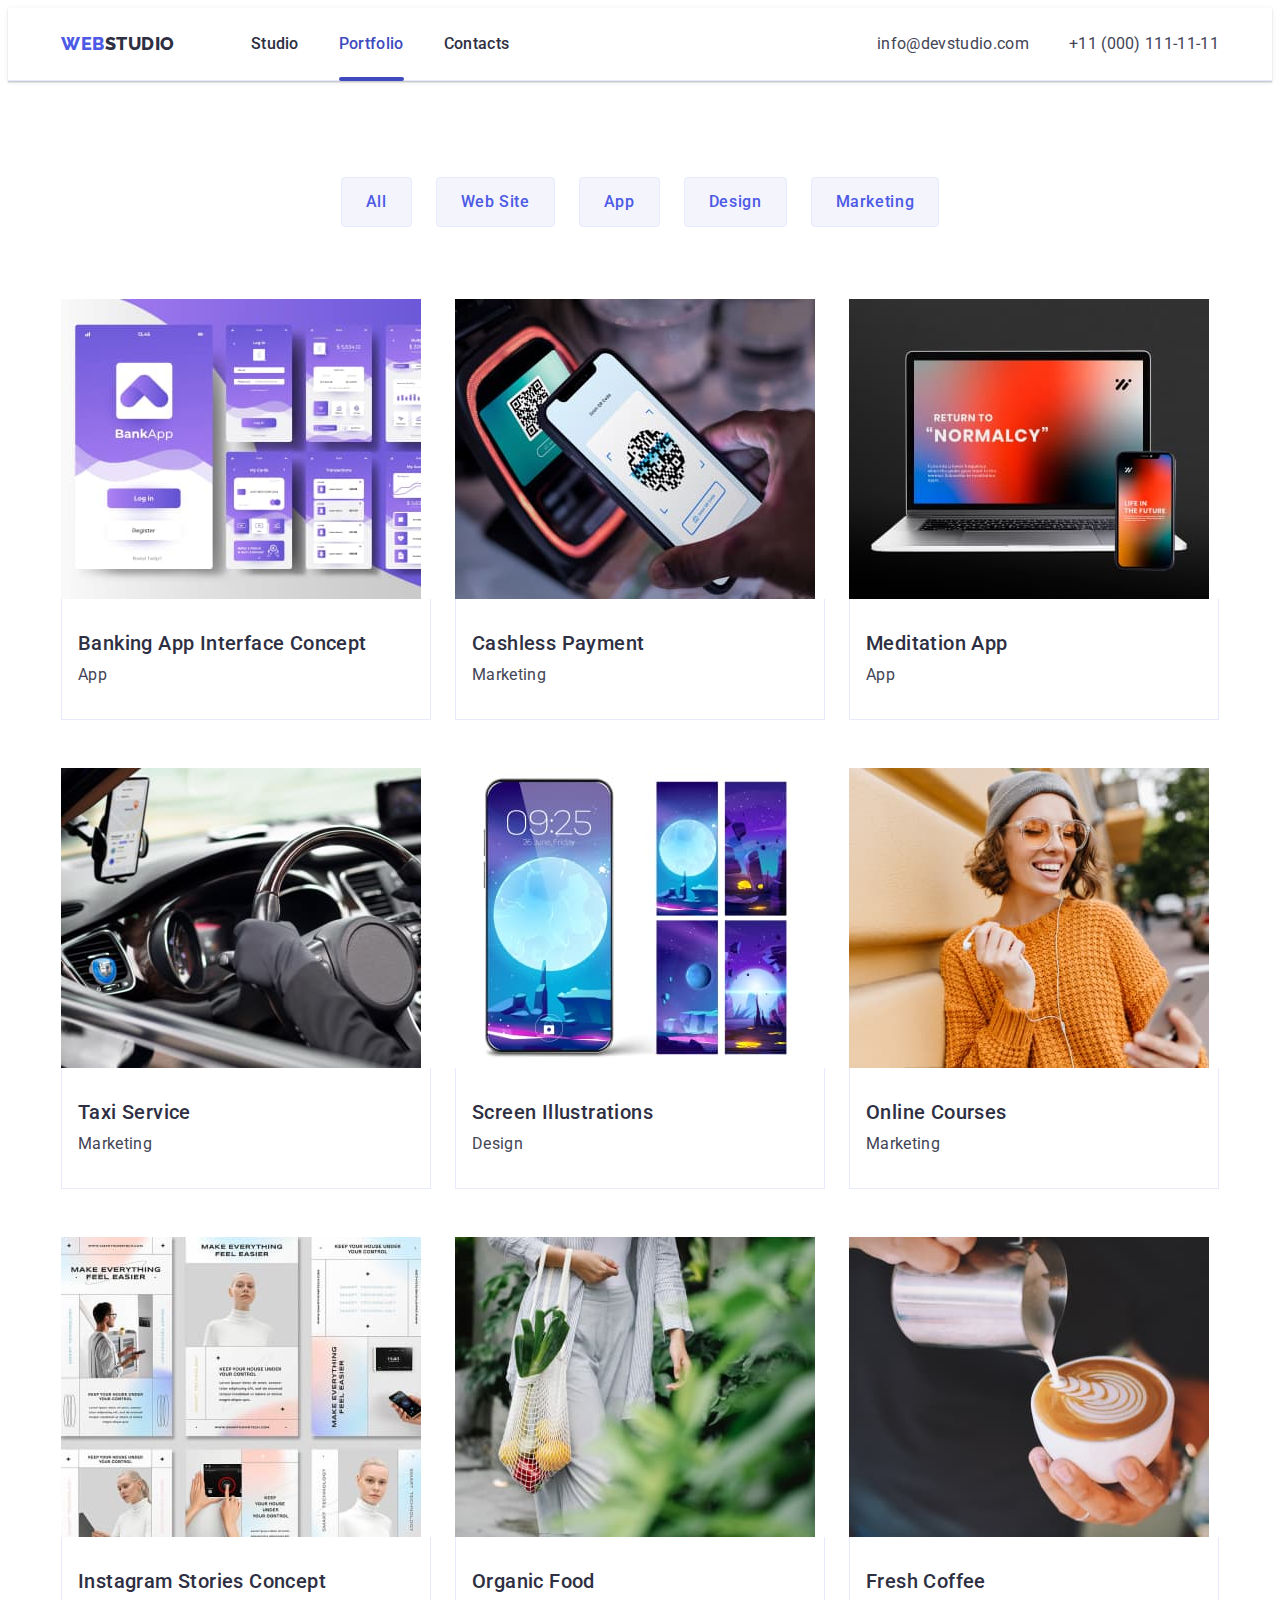
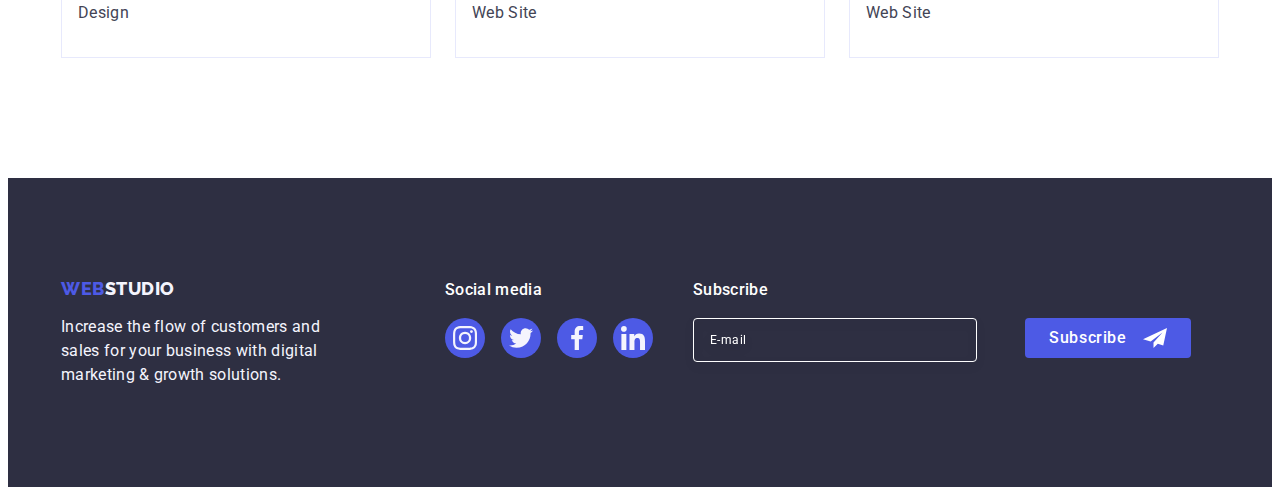
==== commit 5761537a: "changed2" ====
--- a/portfolio.html
+++ b/portfolio.html
@@ -347,7 +347,7 @@
           <p class="send-title">Subscribe</p>
           <form class="send-form">
             <label for="send-input" class="send-label">
-              <input id="send-input" type="email" class="send-input" placeholder="E-mail">
+              <input name="send-input" id="send-input" type="email" class="send-input" placeholder="E-mail">
             </label>
             <button class="send-btn" type="submit">
             Subscribe
--- a/css/styles.css
+++ b/css/styles.css
@@ -223,7 +223,7 @@
   padding: 0;
   white-space: nowrap;
   clip-path: inset(100%);
-  clip: rect(0 0 0 0);
+  clip: rect(0, 0, 0, 0);
   overflow: hidden;
 }
 
@@ -413,8 +413,10 @@
 }
 .send-wrap {
   display: flex;
-  align-items: flex-end;
+  align-items: flex-start;
   margin-left: 40px;
+  flex-direction: column;
+
 }
 .send-title {
   font-family: "Roboto";
@@ -444,7 +446,7 @@
   padding-left: 16px;
   font-family: "Roboto";
   font-size: 12px;
-  line-height: 2;
+  line-height: 1.5;
   letter-spacing: 0.04em;
   color: var(--white-color);
   transition: border-color 250ms cubic-bezier(0.4, 0, 0.2, 1);
@@ -532,7 +534,7 @@
   border-radius: 4px;
   transition: opacity 250ms cubic-bezier(0.4, 0, 0.2, 1),
     visibility 250ms cubic-bezier(0.4, 0, 0.2, 1);
-  padding: 72px 24px 24px 24px;
+ 
 }
 .is-hidden {
   opacity: 0;
@@ -551,7 +553,7 @@
     0px 2px 1px rgba(0, 0, 0, 0.2);
   border-radius: 4px;
   transition: transform 250ms cubic-bezier(0.4, 0, 0.2, 1);
-  padding: 24px;
+  padding: 72px 24px 24px 24px;
 }
 .modal-closed-btn {
   position: absolute;
@@ -588,7 +590,6 @@
   text-align: center;
   letter-spacing: 0.02em;
   color: var(--dark-color);
-  margin-top: 48px;
   margin-bottom: 16px;
 }
 
@@ -628,7 +629,7 @@
   position: absolute;
   left: 16px;
   top: 50%;
-  translate(Y): -50%;
+  transform: translateY(-50%);
   transition: fill 250ms cubic-bezier(0.4, 0, 0.2, 1);
 }
 .modal-input:hover,
@@ -687,11 +688,11 @@
   height: 16px;
   border: 1px solid rgba(46, 47, 66, 0.4);
   border-radius: 2px;
-  display: block;
+  display: inline-flex;
   border-radius: 6px;
   margin-right: 12px;
   display: flex;
-  text-align: center;
+  align-items: center;
   justify-content: center;
   fill: transparent;
   transition: background-color 250ms cubic-bezier(0.4, 0, 0.2, 1),
@@ -714,9 +715,7 @@
   margin: 0 auto;
   padding: 16px 32px;
   min-width: 169px;
-  height: 5px;
-  left: 635px;
-  top: 584px;
+  height: 56px;
   background: var(--primary-brand-color);
   border: none;
   box-shadow: 0px 4px 4px rgba(0, 0, 0, 0.15);
